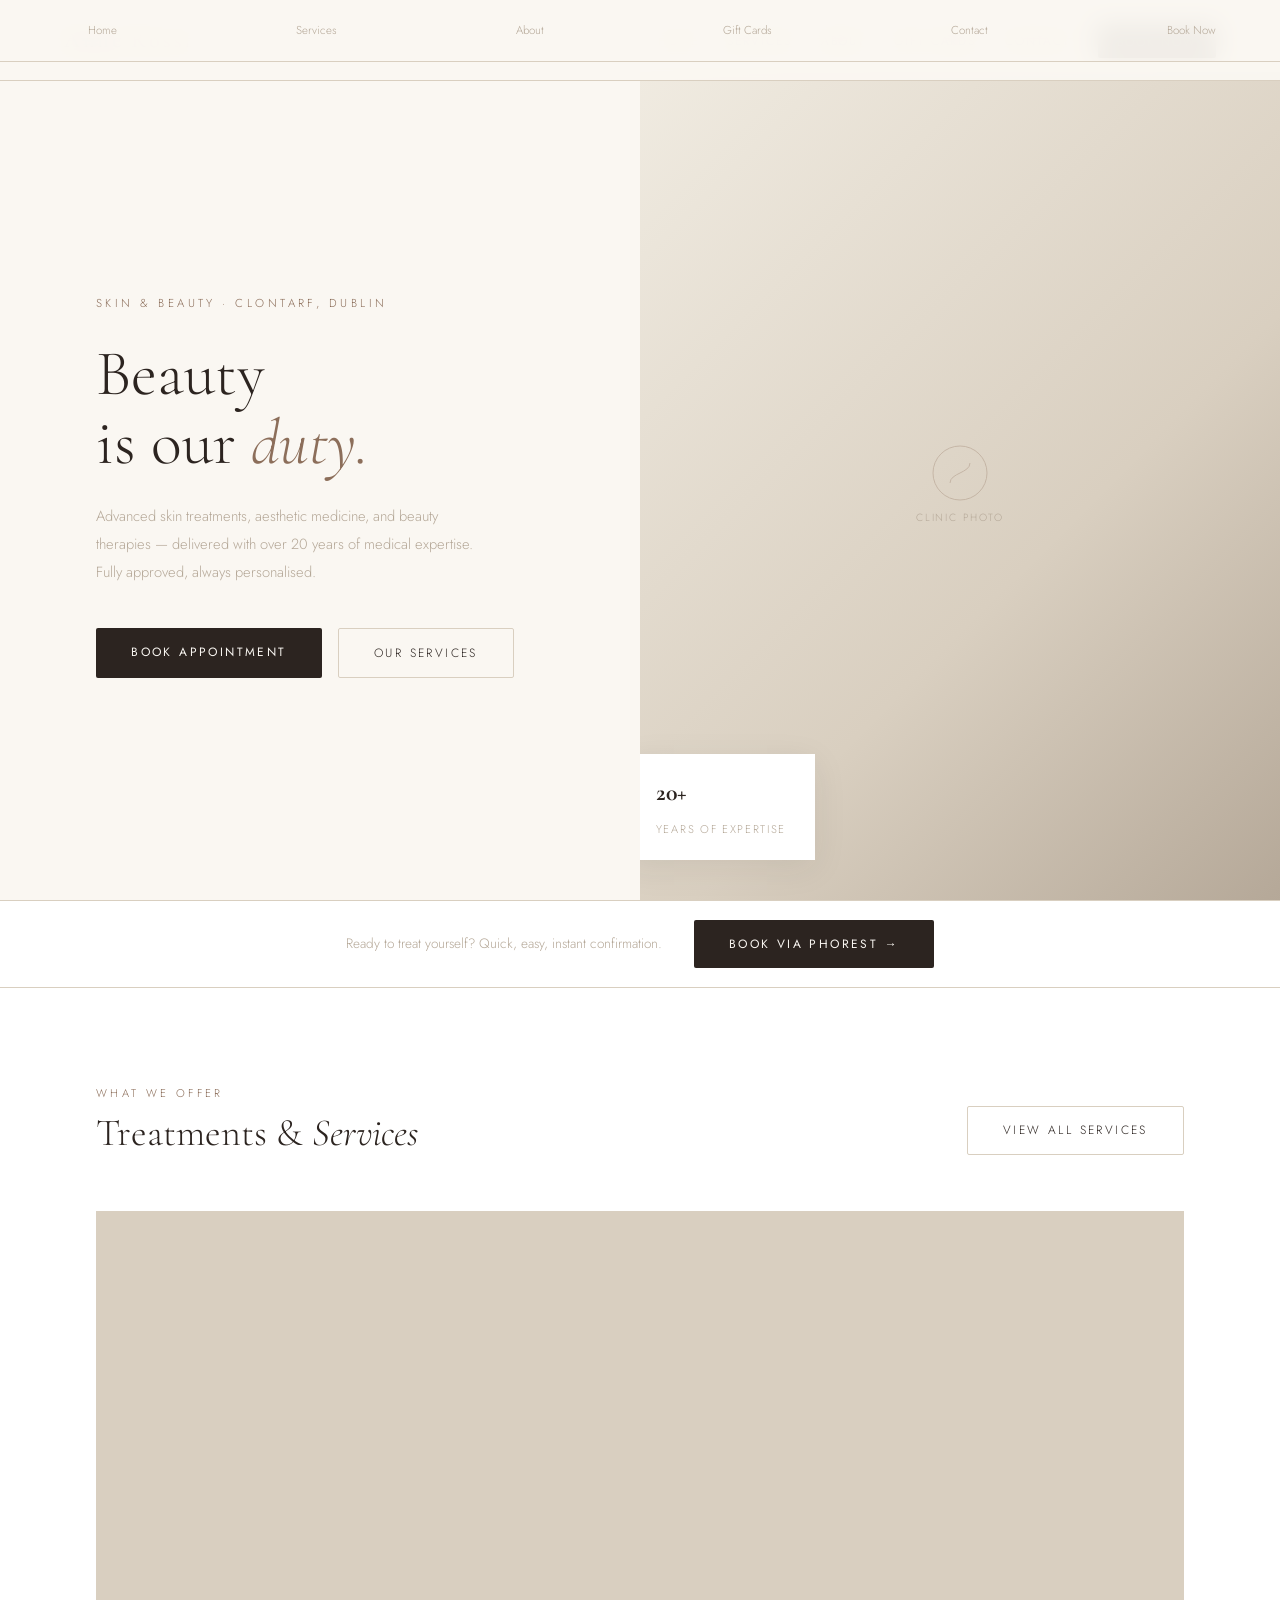
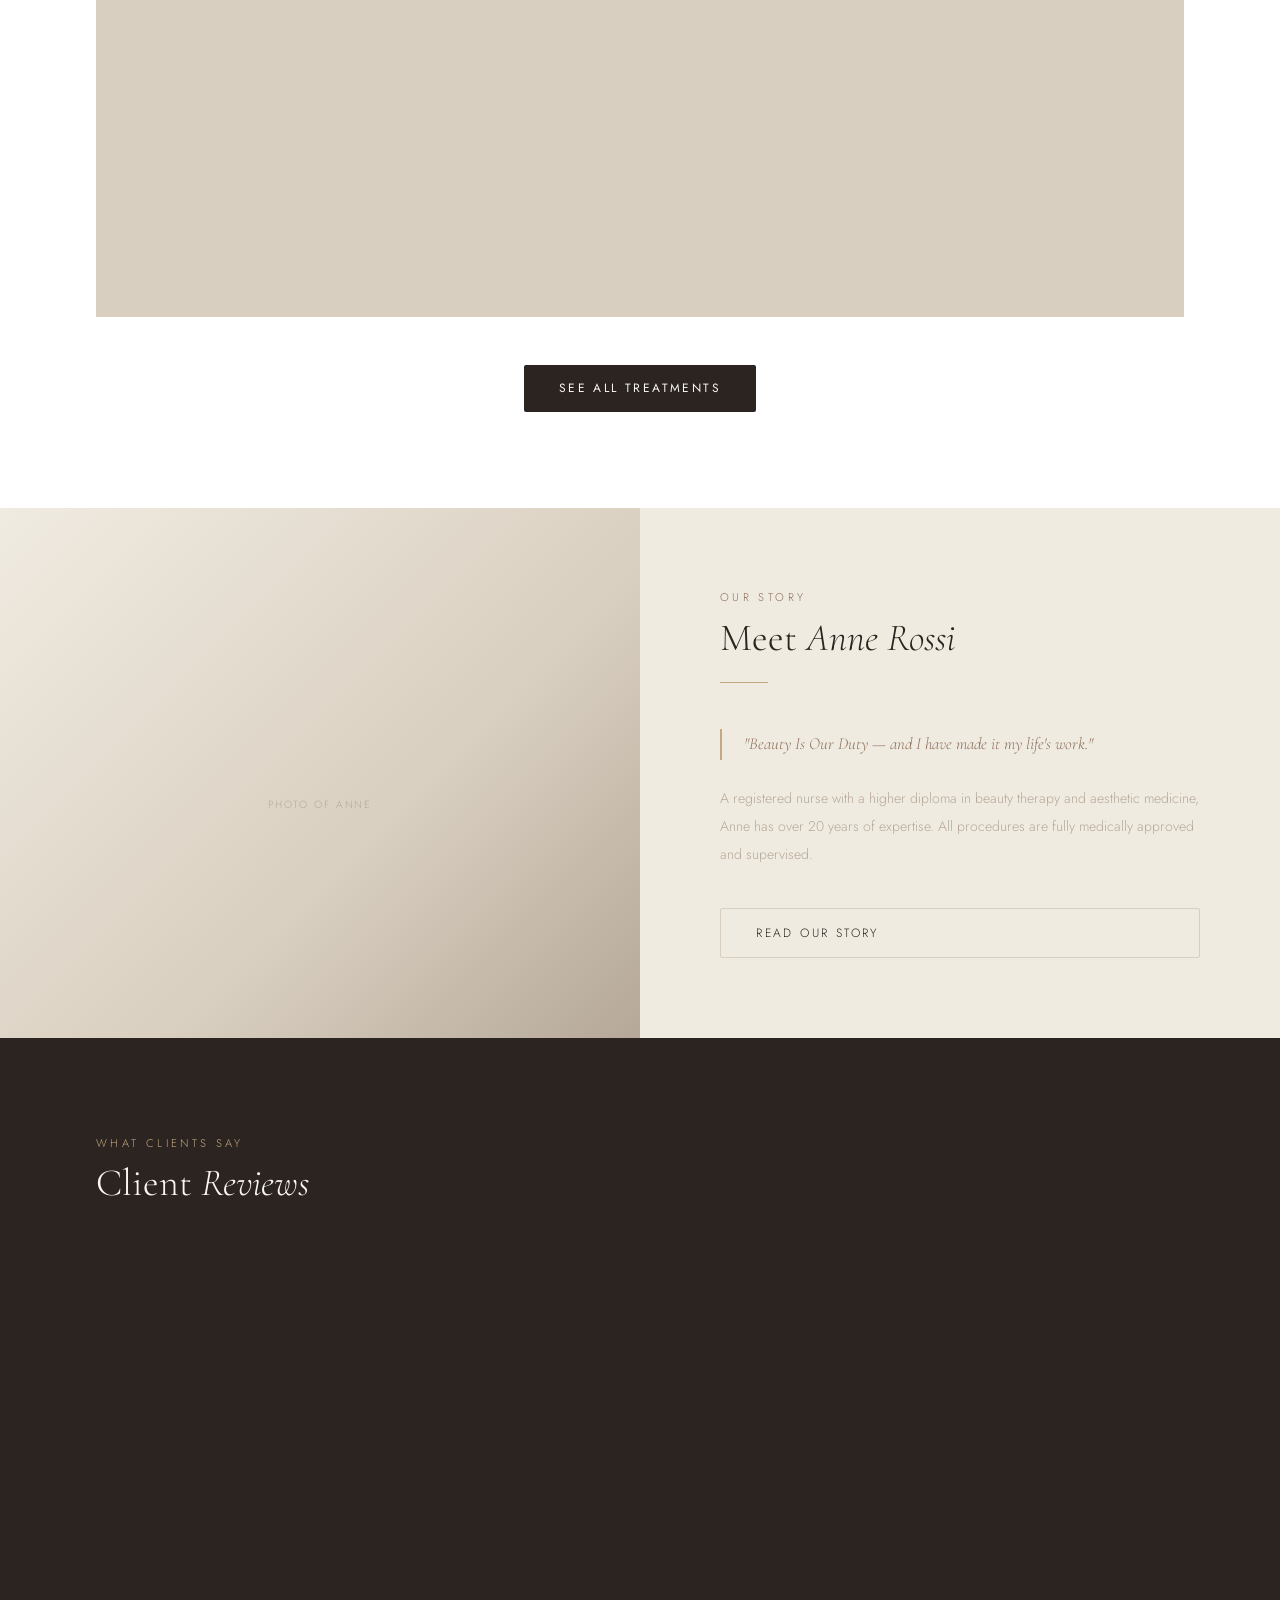
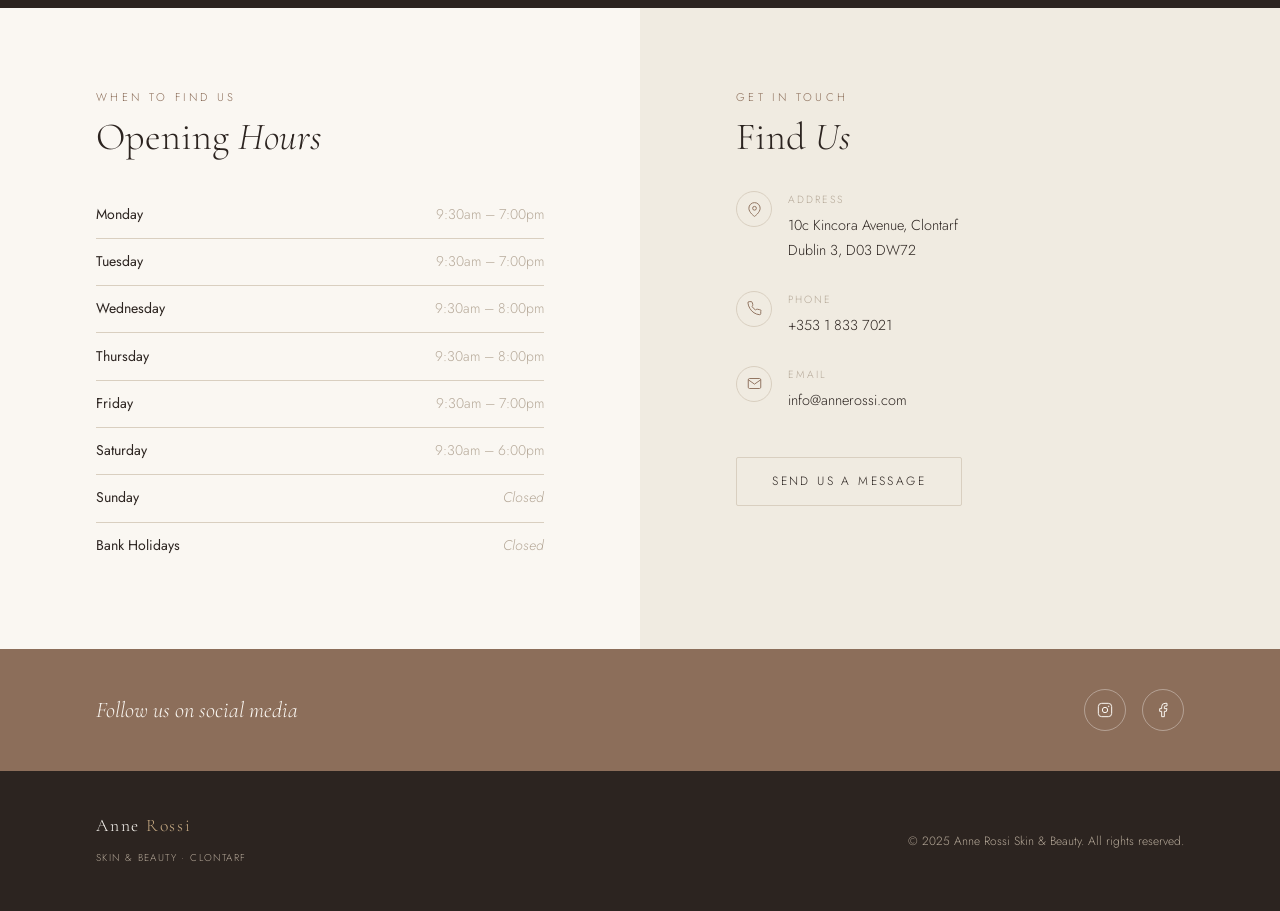
==== index.html @ 87aadd2c "Add files via upload" ====
<!DOCTYPE html>
<html lang="en">
<head>
  <meta charset="UTF-8" /><meta name="viewport" content="width=device-width,initial-scale=1.0" />
  <title>Anne Rossi Skin & Beauty – Clontarf, Dublin</title>
  <link rel="preconnect" href="https://fonts.googleapis.com" />
  <link rel="preconnect" href="https://fonts.gstatic.com" crossorigin />
  <link href="https://fonts.googleapis.com/css2?family=Cormorant+Garamond:ital,wght@0,300;0,400;0,500;1,300;1,400&family=Jost:wght@300;400;500&display=swap" rel="stylesheet" />
  <link rel="stylesheet" href="styles.css" />
  <style>
    /* HOME-SPECIFIC */
    .hero { min-height:100vh; display:grid; grid-template-columns:1fr 1fr; padding-top:72px; }
    .hero-left { display:flex; flex-direction:column; justify-content:center; padding:5rem 4rem 5rem 6rem; }
    .hero-eyebrow { font-size:.72rem; letter-spacing:.3em; text-transform:uppercase; color:var(--accent); margin-bottom:1.6rem; }
    .hero-title { font-family:var(--serif); font-size:clamp(3rem,5vw,5.5rem); font-weight:300; line-height:1.08; margin-bottom:1.6rem; }
    .hero-title em { font-style:italic; color:var(--accent); }
    .hero-sub { font-size:.92rem; color:var(--taupe); max-width:380px; margin-bottom:2.6rem; line-height:1.9; }
    .hero-actions { display:flex; gap:1rem; flex-wrap:wrap; }
    .hero-right { position:relative; overflow:hidden; }
    .hero-ph { width:100%; height:100%; min-height:600px; }
    .hero-badge { position:absolute; bottom:2.5rem; left:-1rem; background:var(--white); padding:1.2rem 1.8rem; border-left:3px solid var(--accent2); box-shadow:0 8px 32px rgba(44,36,32,.08); }
    .hero-badge strong { display:block; font-family:var(--serif); font-size:1.5rem; color:var(--dark); }
    .hero-badge span { font-size:.7rem; letter-spacing:.15em; text-transform:uppercase; color:var(--taupe); }

    .booking-strip { background:var(--white); border-top:1px solid var(--sand); border-bottom:1px solid var(--sand); padding:1.2rem 6rem; display:flex; align-items:center; justify-content:center; gap:2rem; flex-wrap:wrap; }
    .booking-strip p { font-size:.85rem; color:var(--taupe); }

    /* SERVICES PREVIEW */
    .services-preview { padding:6rem; background:var(--white); }
    .sp-header { display:flex; justify-content:space-between; align-items:flex-end; margin-bottom:3.5rem; flex-wrap:wrap; gap:1rem; }
    .services-grid { display:grid; grid-template-columns:repeat(auto-fill,minmax(260px,1fr)); gap:1.5px; background:var(--sand); }
    .svc-card { background:var(--white); padding:2.2rem 1.8rem; transition:background .2s; }
    .svc-card:hover { background:var(--cream); }
    .svc-cat { font-size:.65rem; letter-spacing:.22em; text-transform:uppercase; color:var(--accent2); margin-bottom:.5rem; }
    .svc-name { font-family:var(--serif); font-size:1.25rem; color:var(--dark); margin-bottom:.6rem; }
    .svc-desc { font-size:.83rem; color:var(--taupe); line-height:1.75; margin-bottom:1rem; }
    .svc-ph { width:100%; height:150px; border-radius:2px; }

    /* ABOUT STRIP */
    .about-strip { display:grid; grid-template-columns:1fr 1fr; }
    .about-img { min-height:480px; }
    .about-content { padding:5rem; display:flex; flex-direction:column; justify-content:center; background:var(--warm); }
    .about-quote { font-family:var(--serif); font-size:1.05rem; font-style:italic; color:var(--accent); border-left:2px solid var(--accent2); padding-left:1.4rem; margin:1.5rem 0; line-height:1.8; }
    .about-text { font-size:.88rem; color:var(--taupe); line-height:2; margin-bottom:1rem; }

    /* REVIEWS */
    .reviews-section { padding:6rem; background:var(--dark); }
    .reviews-section .section-label { color:var(--accent2); }
    .reviews-section .section-title { color:var(--cream); margin-top:.5rem; }
    .reviews-grid { display:grid; grid-template-columns:repeat(auto-fill,minmax(280px,1fr)); gap:1.5rem; margin-top:3rem; }
    .review-card { background:rgba(255,255,255,.04); border:1px solid rgba(255,255,255,.08); padding:2rem; border-radius:2px; transition:background .2s; }
    .review-card:hover { background:rgba(255,255,255,.07); }
    .stars { color:var(--accent2); margin-bottom:1rem; }
    .review-text { font-family:var(--serif); font-size:1rem; font-style:italic; color:rgba(250,247,242,.75); line-height:1.75; margin-bottom:1.5rem; }
    .reviewer-name { font-size:.85rem; color:var(--cream); }
    .reviewer-source { font-size:.7rem; color:var(--taupe); letter-spacing:.08em; }

    /* CONTACT STRIP */
    .contact-strip { display:grid; grid-template-columns:1fr 1fr; }
    .hours-panel { padding:5rem 6rem; background:var(--cream); }
    .info-panel { padding:5rem 6rem; background:var(--warm); }
    .hours-row { display:flex; justify-content:space-between; padding:.7rem 0; border-bottom:1px solid var(--sand); font-size:.88rem; }
    .hours-row:last-child { border:none; }
    .h-day { color:var(--dark); font-weight:400; }
    .h-time { color:var(--taupe); }
    .h-closed { color:var(--taupe); font-style:italic; }
    .info-item { display:flex; gap:1rem; align-items:flex-start; margin-bottom:1.8rem; }
    .info-icon { width:36px; height:36px; flex-shrink:0; border:1px solid var(--sand); border-radius:50%; display:flex; align-items:center; justify-content:center; color:var(--accent); }
    .info-label { font-size:.65rem; letter-spacing:.2em; text-transform:uppercase; color:var(--taupe); margin-bottom:.25rem; }
    .info-value { font-size:.9rem; color:var(--dark); }
    .info-value a { color:var(--dark); text-decoration:none; }
    .info-value a:hover { color:var(--accent); }

    @media(max-width:960px){
      .hero { grid-template-columns:1fr; }
      .hero-left { padding:4rem 1.5rem 3rem; }
      .hero-ph { min-height:55vw; }
      .services-preview { padding:4rem 1.5rem; }
      .about-strip { grid-template-columns:1fr; }
      .about-img { min-height:60vw; }
      .about-content { padding:3rem 1.5rem; }
      .reviews-section { padding:4rem 1.5rem; }
      .contact-strip { grid-template-columns:1fr; }
      .hours-panel,.info-panel { padding:3rem 1.5rem; }
      .booking-strip { padding:1.2rem 1.5rem; flex-direction:column; text-align:center; }
    }
  </style>
</head>
<body>

<!-- HERO -->
<section class="hero" id="home">
  <div class="hero-left">
    <p class="hero-eyebrow fu">Skin & Beauty · Clontarf, Dublin</p>
    <h1 class="hero-title fu2">Beauty<br>is our <em>duty.</em></h1>
    <p class="hero-sub fu3">Advanced skin treatments, aesthetic medicine, and beauty therapies — delivered with over 20 years of medical expertise. Fully approved, always personalised.</p>
    <div class="hero-actions fu3">
      <a href="https://phorest.com/book/salons/annerossi" target="_blank" class="btn-primary">Book Appointment</a>
      <a href="services.html" class="btn-ghost">Our Services</a>
    </div>
  </div>
  <div class="hero-right">
    <div class="img-ph hero-ph">
      <svg width="56" height="56" viewBox="0 0 56 56" fill="none"><circle cx="28" cy="28" r="27" stroke="#8c6e5a" stroke-width="1"/><path d="M18 38 C18 28 38 28 38 18" stroke="#8c6e5a" stroke-width="1" fill="none"/></svg>
      <span>Clinic photo</span>
    </div>
    <div class="hero-badge">
      <strong>20+</strong>
      <span>Years of expertise</span>
    </div>
  </div>
</section>

<!-- BOOKING STRIP -->
<div class="booking-strip">
  <p>Ready to treat yourself? Quick, easy, instant confirmation.</p>
  <a href="https://phorest.com/book/salons/annerossi" target="_blank" class="btn-primary">Book via Phorest →</a>
</div>

<!-- SERVICES PREVIEW -->
<section class="services-preview">
  <div class="sp-header">
    <div>
      <span class="section-label">What we offer</span>
      <h2 class="section-title" style="margin-top:.5rem">Treatments &amp; <em>Services</em></h2>
    </div>
    <a href="services.html" class="btn-ghost">View all services</a>
  </div>
  <div class="services-grid">
    <div class="svc-card reveal">
      <p class="svc-cat">Advanced · Laser</p>
      <h3 class="svc-name">Fraxel Laser</h3>
      <p class="svc-desc">Collagen-stimulating laser resurfacing for wrinkles, scarring and uneven tone.</p>
      <div class="img-ph svc-ph"><span>Photo</span></div>
    </div>
    <div class="svc-card reveal">
      <p class="svc-cat">Advanced · Skin</p>
      <h3 class="svc-name">Microneedling</h3>
      <p class="svc-desc">Boost collagen and improve texture, fine lines and scarring naturally.</p>
      <div class="img-ph svc-ph"><span>Photo</span></div>
    </div>
    <div class="svc-card reveal">
      <p class="svc-cat">Advanced · Hair Removal</p>
      <h3 class="svc-name">Laser Hair Removal</h3>
      <p class="svc-desc">Permanent reduction using the latest technology, safe for all skin types.</p>
      <div class="img-ph svc-ph"><span>Photo</span></div>
    </div>
    <div class="svc-card reveal">
      <p class="svc-cat">Beauty · Nails</p>
      <h3 class="svc-name">Manicures & Pedicures</h3>
      <p class="svc-desc">Gel, shellac and classic nail treatments — hands and feet at their best.</p>
      <div class="img-ph svc-ph"><span>Photo</span></div>
    </div>
    <div class="svc-card reveal">
      <p class="svc-cat">Beauty · Eyes & Brows</p>
      <h3 class="svc-name">Brow Tint & Shaping</h3>
      <p class="svc-desc">Perfectly shaped and tinted brows tailored to your features.</p>
      <div class="img-ph svc-ph"><span>Photo</span></div>
    </div>
    <div class="svc-card reveal">
      <p class="svc-cat">Beauty · Body</p>
      <h3 class="svc-name">Waxing</h3>
      <p class="svc-desc">Professional face and body waxing — smooth, long-lasting results.</p>
      <div class="img-ph svc-ph"><span>Photo</span></div>
    </div>
  </div>
  <div style="text-align:center;margin-top:3rem">
    <a href="services.html" class="btn-primary">See all treatments</a>
  </div>
</section>

<!-- ABOUT STRIP -->
<section class="about-strip">
  <div class="img-ph about-img">
    <svg width="56" height="56" viewBox="0 0 56 56" fill="none"><circle cx="28" cy="28" r="27" stroke="#8c6e5a" stroke-width="1"/><circle cx="28" cy="20" r="8" stroke="#8c6e5a" stroke-width="1"/><path d="M10 52C10 40.95 18.06 32 28 32s18 8.95 18 20" stroke="#8c6e5a" stroke-width="1"/></svg>
    <span>Photo of Anne</span>
  </div>
  <div class="about-content">
    <span class="section-label">Our story</span>
    <h2 class="section-title" style="margin-top:.5rem">Meet <em>Anne Rossi</em></h2>
    <div class="divider"></div>
    <blockquote class="about-quote">"Beauty Is Our Duty — and I have made it my life's work."</blockquote>
    <p class="about-text">A registered nurse with a higher diploma in beauty therapy and aesthetic medicine, Anne has over 20 years of expertise. All procedures are fully medically approved and supervised.</p>
    <a href="about.html" class="btn-ghost" style="margin-top:1.5rem">Read our story</a>
  </div>
</section>

<!-- REVIEWS -->
<section class="reviews-section">
  <span class="section-label">What clients say</span>
  <h2 class="section-title">Client <em>Reviews</em></h2>
  <div class="reviews-grid">
    <div class="review-card reveal">
      <div class="stars">★★★★★</div>
      <p class="review-text">"Placeholder — add a real client review here. Highly professional, warm atmosphere and outstanding results."</p>
      <p class="reviewer-name">Client Name</p>
      <p class="reviewer-source">Google Review</p>
    </div>
    <div class="review-card reveal">
      <div class="stars">★★★★★</div>
      <p class="review-text">"Placeholder — add a real client review here. I wouldn't go anywhere else. Anne and her team are simply the best."</p>
      <p class="reviewer-name">Client Name</p>
      <p class="reviewer-source">Google Review</p>
    </div>
    <div class="review-card reveal">
      <div class="stars">★★★★★</div>
      <p class="review-text">"Placeholder — add a real client review here. The results speak for themselves. Medically approved and always personalised."</p>
      <p class="reviewer-name">Client Name</p>
      <p class="reviewer-source">Phorest Review</p>
    </div>
  </div>
</section>

<!-- HOURS & CONTACT STRIP -->
<div class="contact-strip">
  <div class="hours-panel">
    <span class="section-label">When to find us</span>
    <h2 class="section-title" style="margin-top:.5rem">Opening <em>Hours</em></h2>
    <div style="margin-top:2rem">
      <div class="hours-row"><span class="h-day">Monday</span><span class="h-time">9:30am – 7:00pm</span></div>
      <div class="hours-row"><span class="h-day">Tuesday</span><span class="h-time">9:30am – 7:00pm</span></div>
      <div class="hours-row"><span class="h-day">Wednesday</span><span class="h-time">9:30am – 8:00pm</span></div>
      <div class="hours-row"><span class="h-day">Thursday</span><span class="h-time">9:30am – 8:00pm</span></div>
      <div class="hours-row"><span class="h-day">Friday</span><span class="h-time">9:30am – 7:00pm</span></div>
      <div class="hours-row"><span class="h-day">Saturday</span><span class="h-time">9:30am – 6:00pm</span></div>
      <div class="hours-row"><span class="h-day">Sunday</span><span class="h-closed">Closed</span></div>
      <div class="hours-row"><span class="h-day">Bank Holidays</span><span class="h-closed">Closed</span></div>
    </div>
  </div>
  <div class="info-panel">
    <span class="section-label">Get in touch</span>
    <h2 class="section-title" style="margin-top:.5rem">Find <em>Us</em></h2>
    <div style="margin-top:2rem">
      <div class="info-item">
        <div class="info-icon"><svg width="15" height="15" viewBox="0 0 24 24" fill="none" stroke="currentColor" stroke-width="1.5"><path d="M21 10c0 7-9 13-9 13s-9-6-9-13a9 9 0 0 1 18 0z"/><circle cx="12" cy="10" r="3"/></svg></div>
        <div><p class="info-label">Address</p><p class="info-value">10c Kincora Avenue, Clontarf<br>Dublin 3, D03 DW72</p></div>
      </div>
      <div class="info-item">
        <div class="info-icon"><svg width="15" height="15" viewBox="0 0 24 24" fill="none" stroke="currentColor" stroke-width="1.5"><path d="M22 16.92v3a2 2 0 0 1-2.18 2 19.79 19.79 0 0 1-8.63-3.07A19.5 19.5 0 0 1 4.69 12 19.79 19.79 0 0 1 1.58 3.41 2 2 0 0 1 3.54 1h3a2 2 0 0 1 2 1.72c.127.96.361 1.903.7 2.81a2 2 0 0 1-.45 2.11L7.91 8.49a16 16 0 0 0 6 6l.87-.87a2 2 0 0 1 2.11-.45c.907.339 1.85.573 2.81.7A2 2 0 0 1 22 16.92z"/></svg></div>
        <div><p class="info-label">Phone</p><p class="info-value"><a href="tel:+35318337021">+353 1 833 7021</a></p></div>
      </div>
      <div class="info-item">
        <div class="info-icon"><svg width="15" height="15" viewBox="0 0 24 24" fill="none" stroke="currentColor" stroke-width="1.5"><path d="M4 4h16c1.1 0 2 .9 2 2v12c0 1.1-.9 2-2 2H4c-1.1 0-2-.9-2-2V6c0-1.1.9-2 2-2z"/><polyline points="22,6 12,13 2,6"/></svg></div>
        <div><p class="info-label">Email</p><p class="info-value"><a href="mailto:info@annerossi.com">info@annerossi.com</a></p></div>
      </div>
    </div>
    <a href="contact.html" class="btn-ghost" style="margin-top:1rem">Send us a message</a>
  </div>
</div>

<script src="shared.js"></script>
</body>
</html>
---- styles.css ----
/* ── RESET & BASE ────────────────────────────────────── */
*, *::before, *::after { box-sizing: border-box; margin: 0; padding: 0; }
:root {
  --cream:#faf7f2; --warm:#f0ebe1; --sand:#d9cfc0; --taupe:#b5a898;
  --dark:#2c2420; --accent:#8c6e5a; --accent2:#c4a882; --white:#ffffff;
  --serif:'Cormorant Garamond',Georgia,serif; --sans:'Jost',sans-serif;
}
html { scroll-behavior: smooth; }
body { background:var(--cream); color:var(--dark); font-family:var(--sans); font-weight:300; line-height:1.7; overflow-x:hidden; }

/* NAV */
nav { position:fixed; top:0; left:0; right:0; z-index:100; display:flex; align-items:center; justify-content:space-between; padding:1.3rem 4rem; background:rgba(250,247,242,.95); backdrop-filter:blur(12px); border-bottom:1px solid var(--sand); }
.nav-logo { font-family:var(--serif); font-size:1.4rem; font-weight:400; letter-spacing:.12em; color:var(--dark); text-decoration:none; }
.nav-logo span { color:var(--accent); }
.nav-links { display:flex; gap:1.8rem; list-style:none; align-items:center; }
.nav-links a { font-size:.75rem; letter-spacing:.16em; text-transform:uppercase; color:var(--dark); text-decoration:none; transition:color .2s; }
.nav-links a:hover,.nav-links a.active { color:var(--accent); }
.nav-book { background:var(--dark)!important; color:var(--cream)!important; padding:.48rem 1.2rem; border-radius:2px; }
.nav-book:hover { background:var(--accent)!important; }
.hamburger { display:none; flex-direction:column; gap:5px; cursor:pointer; background:none; border:none; padding:4px; }
.hamburger span { display:block; width:24px; height:1.5px; background:var(--dark); }

/* PAGE HERO */
.page-hero { padding:9rem 6rem 5rem; background:var(--warm); border-bottom:1px solid var(--sand); }
.page-hero h1 { font-family:var(--serif); font-size:clamp(2.5rem,5vw,4.5rem); font-weight:300; line-height:1.08; color:var(--dark); margin-top:.6rem; }
.page-hero h1 em { font-style:italic; color:var(--accent); }
.page-hero .hero-sub { margin-top:1.2rem; font-size:.92rem; color:var(--taupe); max-width:520px; line-height:1.9; }

/* HELPERS */
.section-label { font-size:.7rem; letter-spacing:.3em; text-transform:uppercase; color:var(--accent); display:block; }
.section-title { font-family:var(--serif); font-size:clamp(1.8rem,3vw,2.8rem); font-weight:300; line-height:1.15; color:var(--dark); }
.section-title em { font-style:italic; }
.divider { width:48px; height:1px; background:var(--accent2); margin:1.4rem 0; }
.btn-primary { display:inline-block; background:var(--dark); color:var(--cream); padding:.85rem 2.2rem; font-family:var(--sans); font-size:.75rem; letter-spacing:.2em; text-transform:uppercase; text-decoration:none; border-radius:2px; transition:background .25s; border:none; cursor:pointer; font-weight:400; }
.btn-primary:hover { background:var(--accent); }
.btn-ghost { display:inline-block; color:var(--dark); padding:.85rem 2.2rem; font-family:var(--sans); font-size:.75rem; letter-spacing:.2em; text-transform:uppercase; text-decoration:none; border:1px solid var(--sand); border-radius:2px; transition:border-color .25s,color .25s; background:none; cursor:pointer; }
.btn-ghost:hover { border-color:var(--accent); color:var(--accent); }

/* SOCIAL BAR */
.social-bar { background:var(--accent); padding:2.5rem 6rem; display:flex; align-items:center; justify-content:space-between; flex-wrap:wrap; gap:1.5rem; }
.social-bar p { font-family:var(--serif); font-size:1.4rem; font-style:italic; color:var(--cream); }
.social-links { display:flex; gap:1rem; }
.social-link { display:flex; align-items:center; justify-content:center; width:42px; height:42px; border:1px solid rgba(255,255,255,.35); border-radius:50%; color:var(--cream); text-decoration:none; transition:background .2s; }
.social-link:hover { background:rgba(255,255,255,.15); }
.social-link svg { width:16px; height:16px; }

/* FOOTER */
footer { background:var(--dark); padding:2.5rem 6rem; display:flex; align-items:center; justify-content:space-between; flex-wrap:wrap; gap:1rem; }
.footer-logo { font-family:var(--serif); font-size:1.1rem; color:var(--cream); letter-spacing:.1em; }
.footer-logo span { color:var(--accent2); }
footer p { font-size:.75rem; color:var(--taupe); }
.footer-nav a { font-size:.72rem; color:var(--taupe); text-decoration:none; margin-left:1.5rem; }
.footer-nav a:hover { color:var(--cream); }

/* IMG PLACEHOLDER */
.img-ph { background:linear-gradient(135deg,var(--warm),var(--sand) 60%,var(--taupe)); display:flex; flex-direction:column; align-items:center; justify-content:center; gap:.5rem; }
.img-ph span { font-size:.65rem; letter-spacing:.18em; text-transform:uppercase; color:var(--taupe); }
.img-ph svg { opacity:.3; }

/* ANIMATIONS */
@keyframes fadeUp { from{opacity:0;transform:translateY(22px)} to{opacity:1;transform:translateY(0)} }
.fu  { animation:fadeUp .6s ease both; }
.fu2 { animation:fadeUp .6s .15s ease both; }
.fu3 { animation:fadeUp .6s .28s ease both; }

/* RESPONSIVE */
@media(max-width:960px){
  nav { padding:1.1rem 1.5rem; }
  .nav-links { display:none; flex-direction:column; position:fixed; top:62px; left:0; right:0; background:var(--cream); padding:1.5rem; border-bottom:1px solid var(--sand); gap:1.2rem; box-shadow:0 8px 24px rgba(0,0,0,.06); }
  .nav-links.open { display:flex; }
  .hamburger { display:flex; }
  .page-hero { padding:7rem 1.5rem 4rem; }
  .social-bar,.footer { padding:2rem 1.5rem; }
  .footer { flex-direction:column; text-align:center; }
  .footer-nav { display:flex; flex-wrap:wrap; justify-content:center; gap:.5rem; }
  .footer-nav a { margin-left:0; }
}
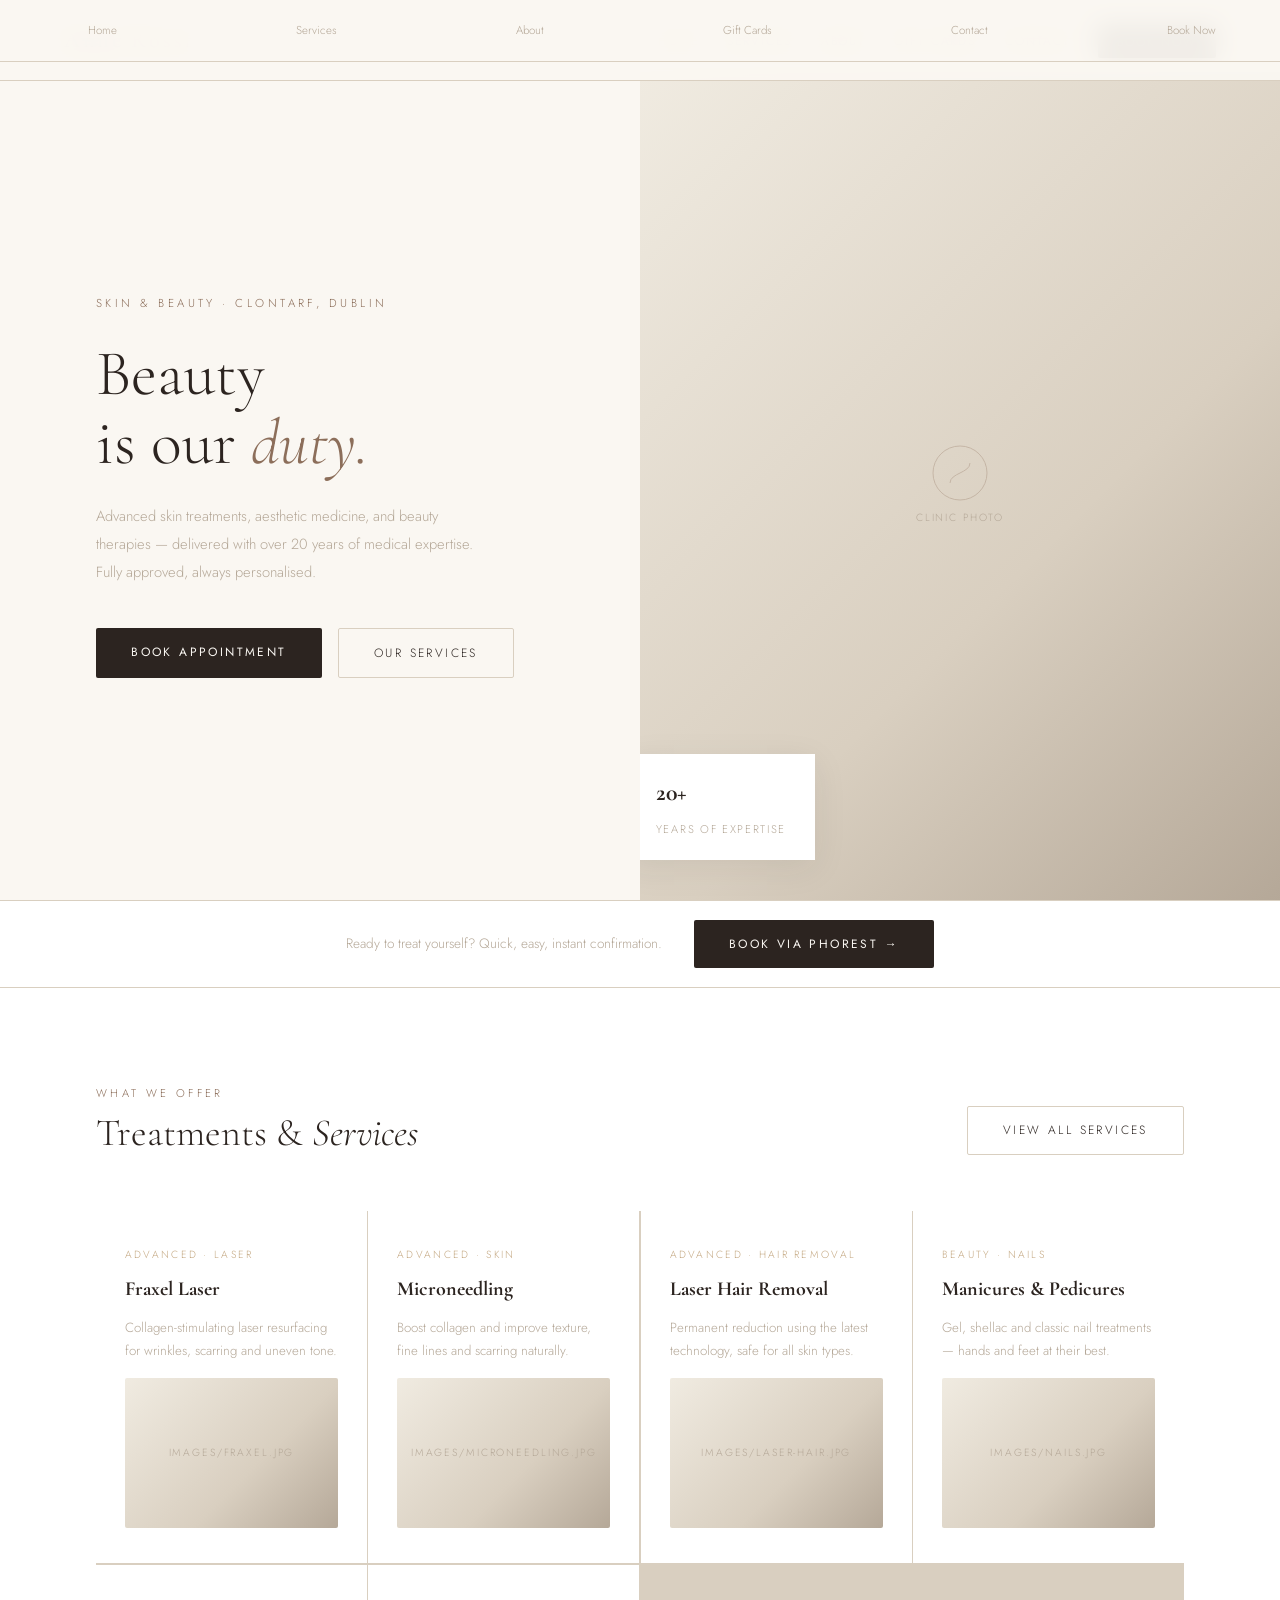
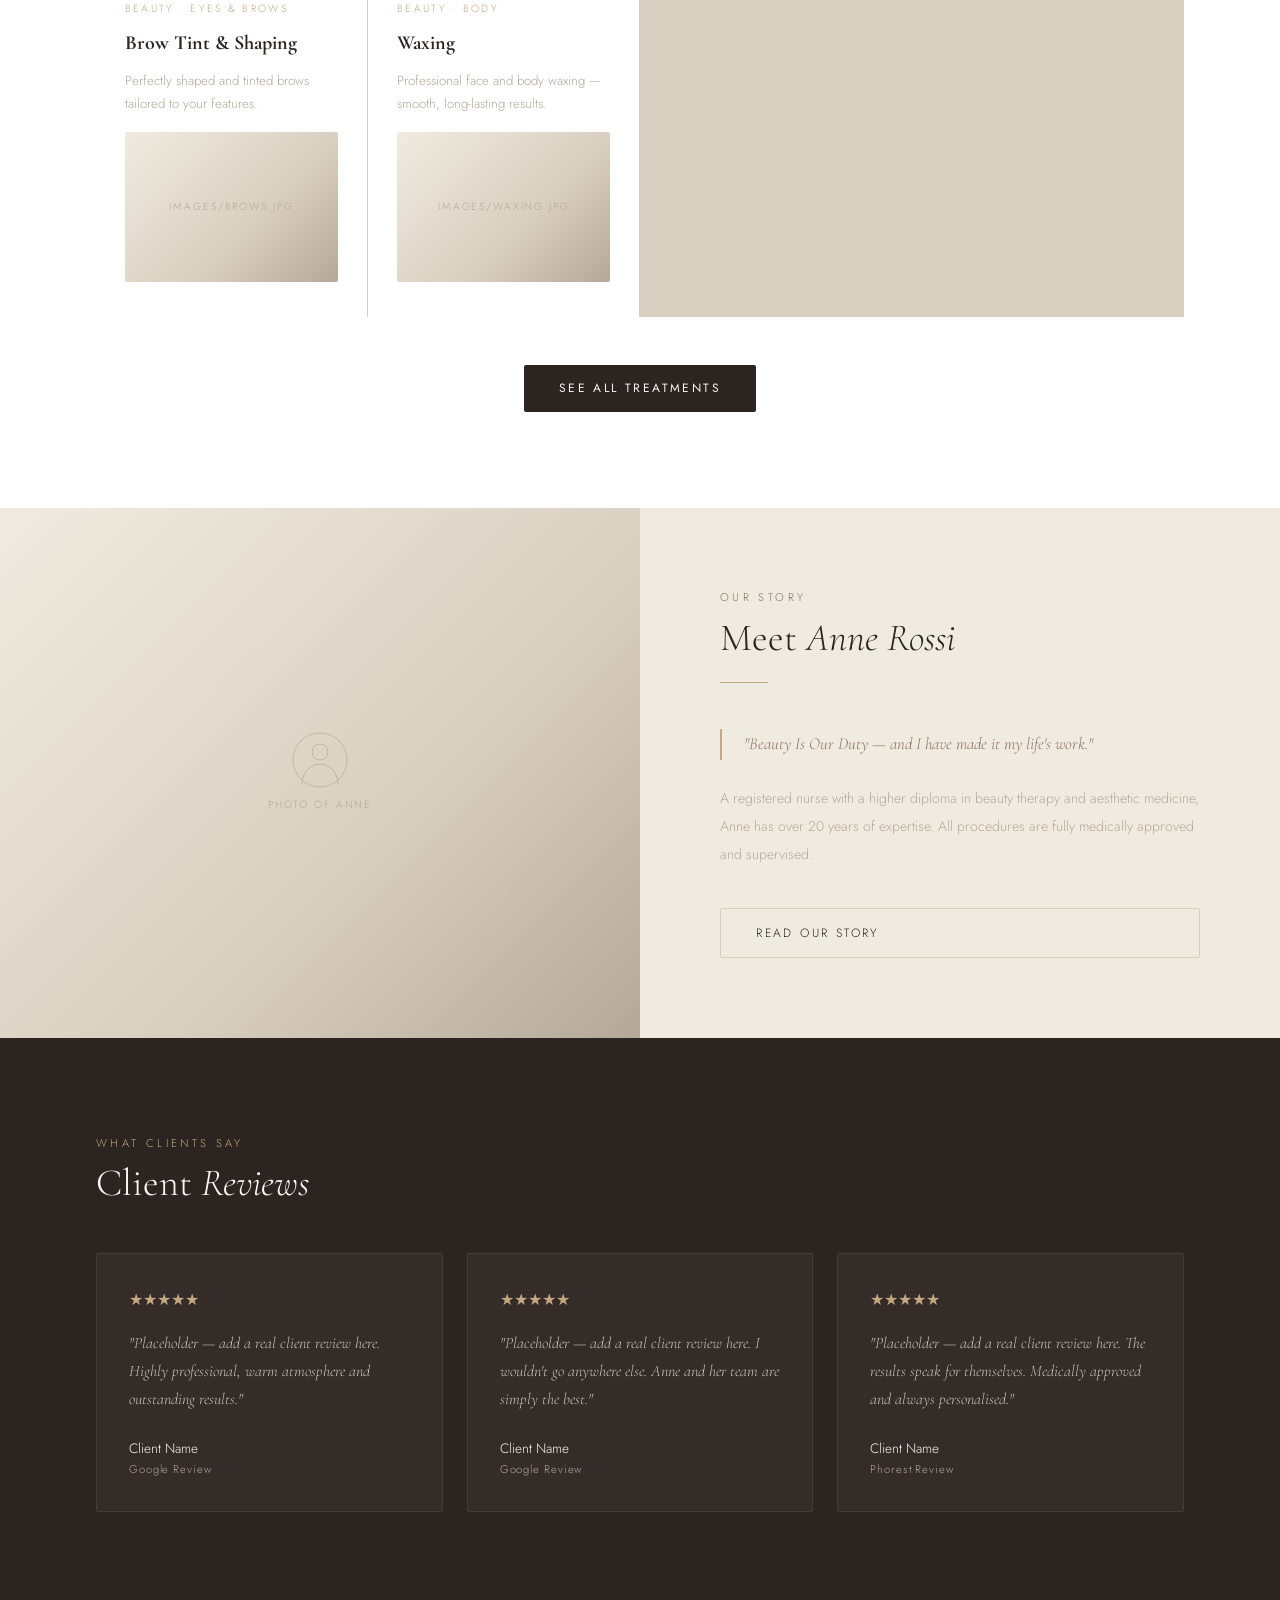
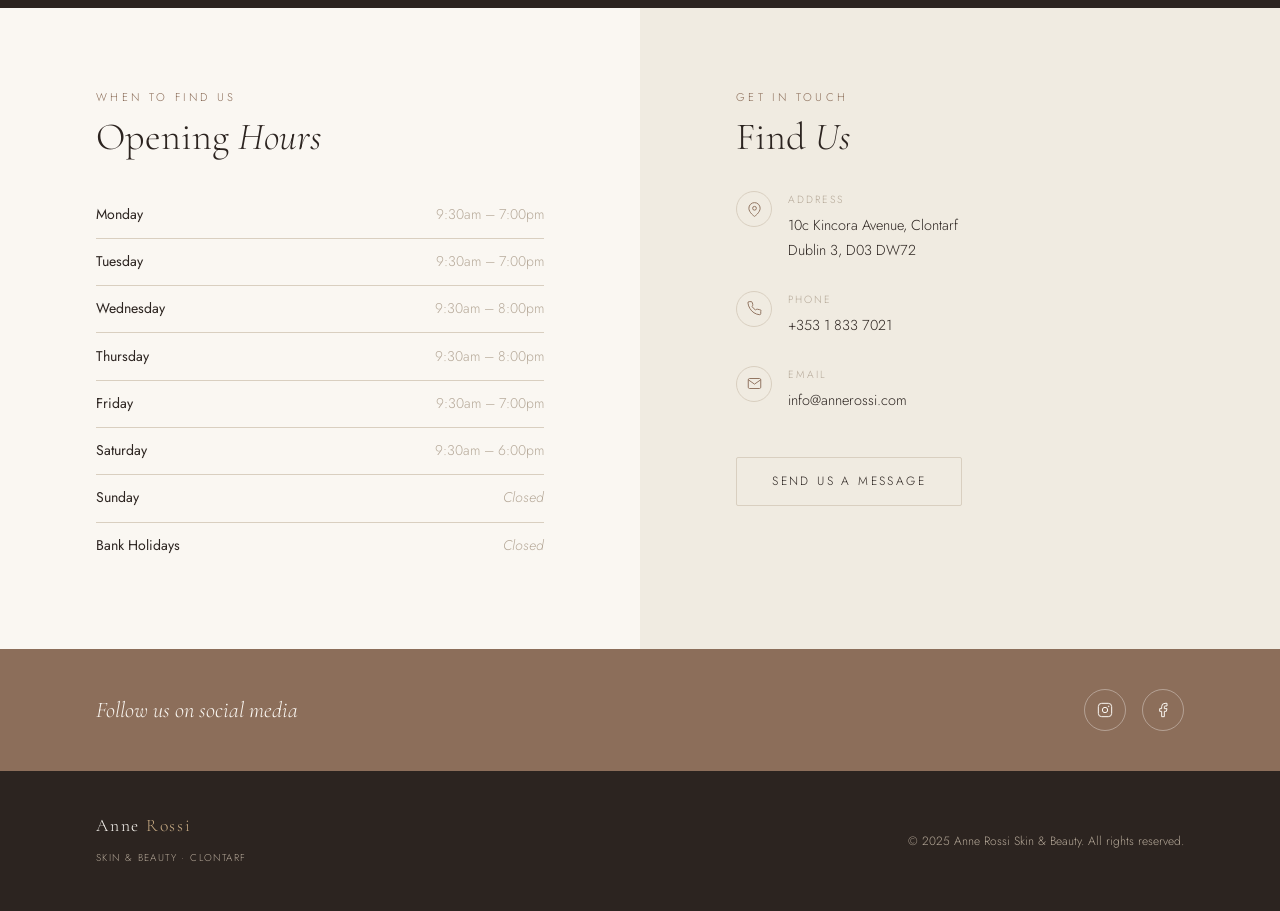
==== commit 7f86eb46: "Add files via upload" ====
--- a/index.html
+++ b/index.html
@@ -100,7 +100,7 @@
     </div>
   </div>
   <div class="hero-right">
-    <div class="img-ph hero-ph">
+    <div class="img-ph hero-ph" data-img="hero.jpg" data-alt="Anne Rossi Clinic">
       <svg width="56" height="56" viewBox="0 0 56 56" fill="none"><circle cx="28" cy="28" r="27" stroke="#8c6e5a" stroke-width="1"/><path d="M18 38 C18 28 38 28 38 18" stroke="#8c6e5a" stroke-width="1" fill="none"/></svg>
       <span>Clinic photo</span>
     </div>
@@ -131,37 +131,37 @@
       <p class="svc-cat">Advanced · Laser</p>
       <h3 class="svc-name">Fraxel Laser</h3>
       <p class="svc-desc">Collagen-stimulating laser resurfacing for wrinkles, scarring and uneven tone.</p>
-      <div class="img-ph svc-ph"><span>Photo</span></div>
+      <div class="img-ph svc-ph" data-img="fraxel.jpg" data-alt="Fraxel"><span>images/fraxel.jpg</span></div>
     </div>
     <div class="svc-card reveal">
       <p class="svc-cat">Advanced · Skin</p>
       <h3 class="svc-name">Microneedling</h3>
       <p class="svc-desc">Boost collagen and improve texture, fine lines and scarring naturally.</p>
-      <div class="img-ph svc-ph"><span>Photo</span></div>
+      <div class="img-ph svc-ph" data-img="microneedling.jpg" data-alt="Microneedling"><span>images/microneedling.jpg</span></div>
     </div>
     <div class="svc-card reveal">
       <p class="svc-cat">Advanced · Hair Removal</p>
       <h3 class="svc-name">Laser Hair Removal</h3>
       <p class="svc-desc">Permanent reduction using the latest technology, safe for all skin types.</p>
-      <div class="img-ph svc-ph"><span>Photo</span></div>
+      <div class="img-ph svc-ph" data-img="laser-hair.jpg" data-alt="Laser Hair"><span>images/laser-hair.jpg</span></div>
     </div>
     <div class="svc-card reveal">
       <p class="svc-cat">Beauty · Nails</p>
       <h3 class="svc-name">Manicures & Pedicures</h3>
       <p class="svc-desc">Gel, shellac and classic nail treatments — hands and feet at their best.</p>
-      <div class="img-ph svc-ph"><span>Photo</span></div>
+      <div class="img-ph svc-ph" data-img="nails.jpg" data-alt="Nails"><span>images/nails.jpg</span></div>
     </div>
     <div class="svc-card reveal">
       <p class="svc-cat">Beauty · Eyes & Brows</p>
       <h3 class="svc-name">Brow Tint & Shaping</h3>
       <p class="svc-desc">Perfectly shaped and tinted brows tailored to your features.</p>
-      <div class="img-ph svc-ph"><span>Photo</span></div>
+      <div class="img-ph svc-ph" data-img="brows.jpg" data-alt="Brows"><span>images/brows.jpg</span></div>
     </div>
     <div class="svc-card reveal">
       <p class="svc-cat">Beauty · Body</p>
       <h3 class="svc-name">Waxing</h3>
       <p class="svc-desc">Professional face and body waxing — smooth, long-lasting results.</p>
-      <div class="img-ph svc-ph"><span>Photo</span></div>
+      <div class="img-ph svc-ph" data-img="waxing.jpg" data-alt="Waxing"><span>images/waxing.jpg</span></div>
     </div>
   </div>
   <div style="text-align:center;margin-top:3rem">
@@ -171,7 +171,7 @@
 
 <!-- ABOUT STRIP -->
 <section class="about-strip">
-  <div class="img-ph about-img">
+  <div class="img-ph about-img" data-img="anne.jpg" data-alt="Anne Rossi" data-img="anne.jpg" data-alt="Anne Rossi">
     <svg width="56" height="56" viewBox="0 0 56 56" fill="none"><circle cx="28" cy="28" r="27" stroke="#8c6e5a" stroke-width="1"/><circle cx="28" cy="20" r="8" stroke="#8c6e5a" stroke-width="1"/><path d="M10 52C10 40.95 18.06 32 28 32s18 8.95 18 20" stroke="#8c6e5a" stroke-width="1"/></svg>
     <span>Photo of Anne</span>
   </div>
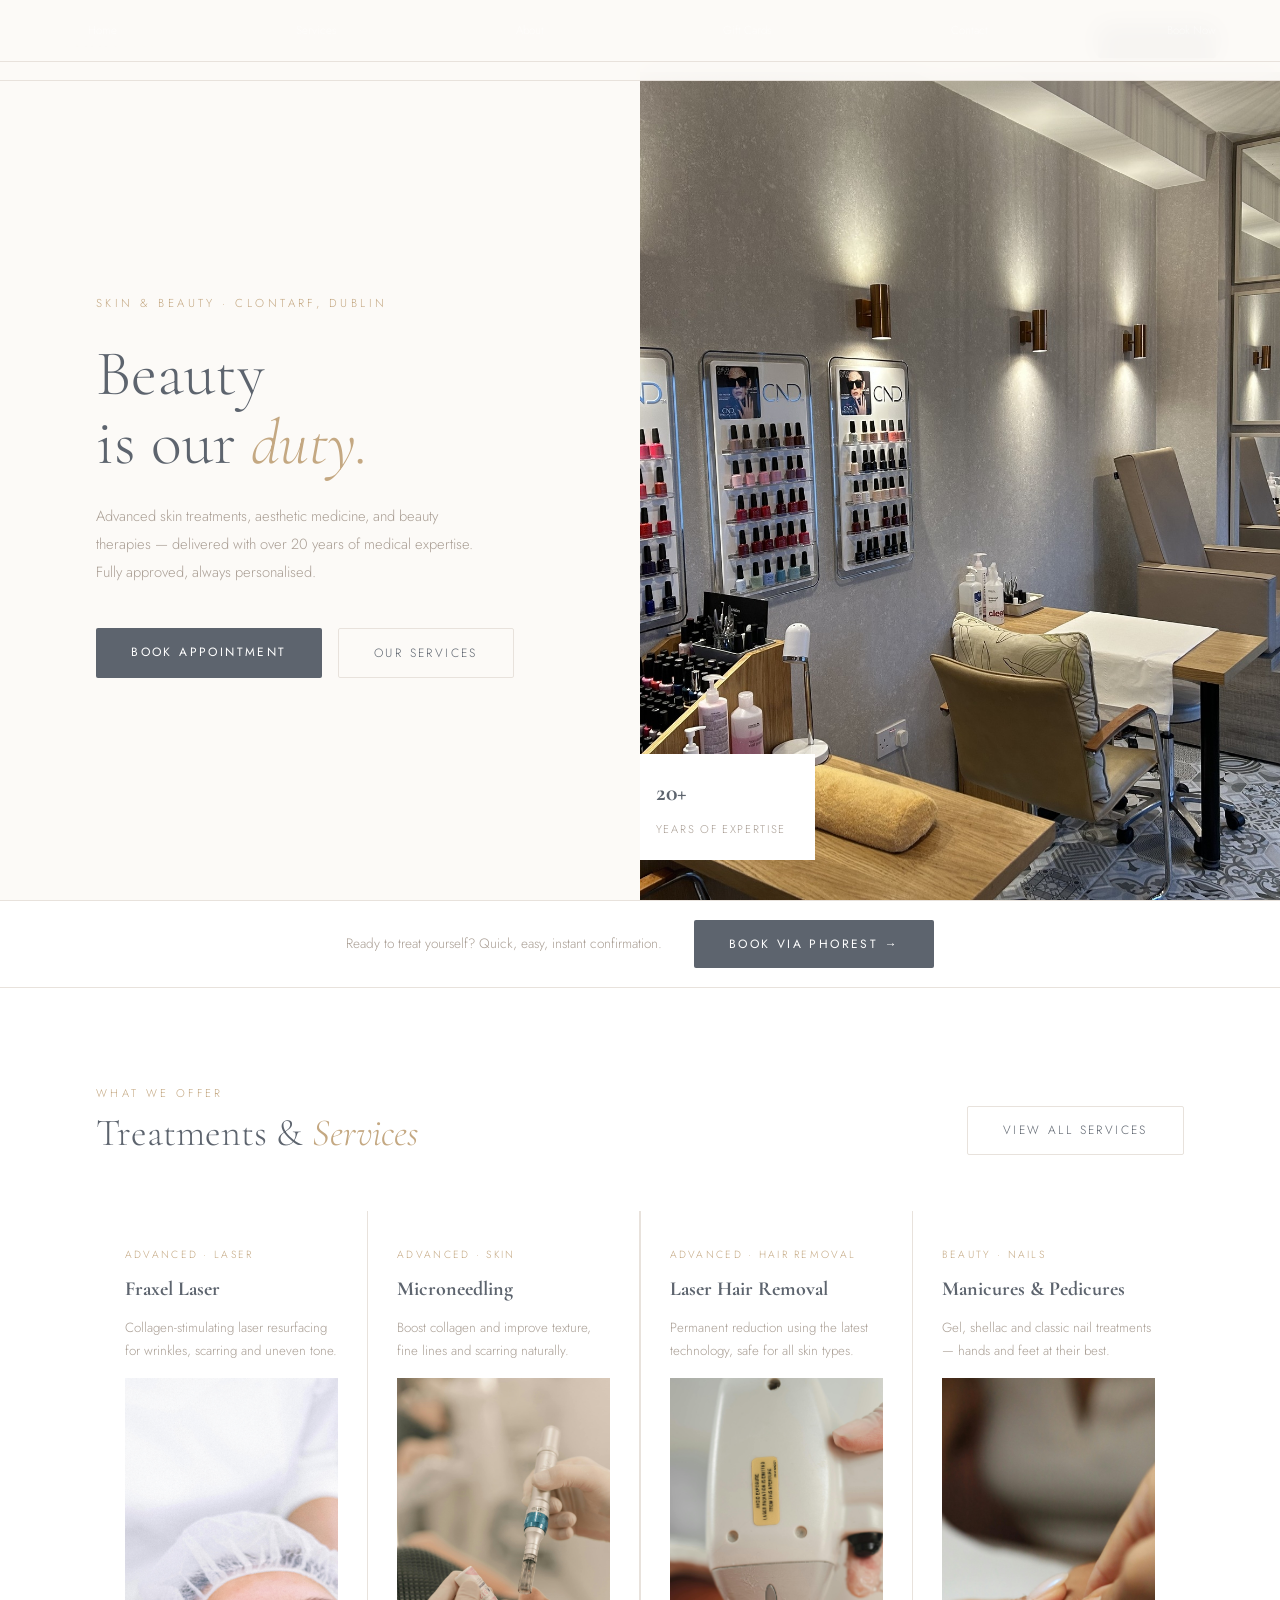
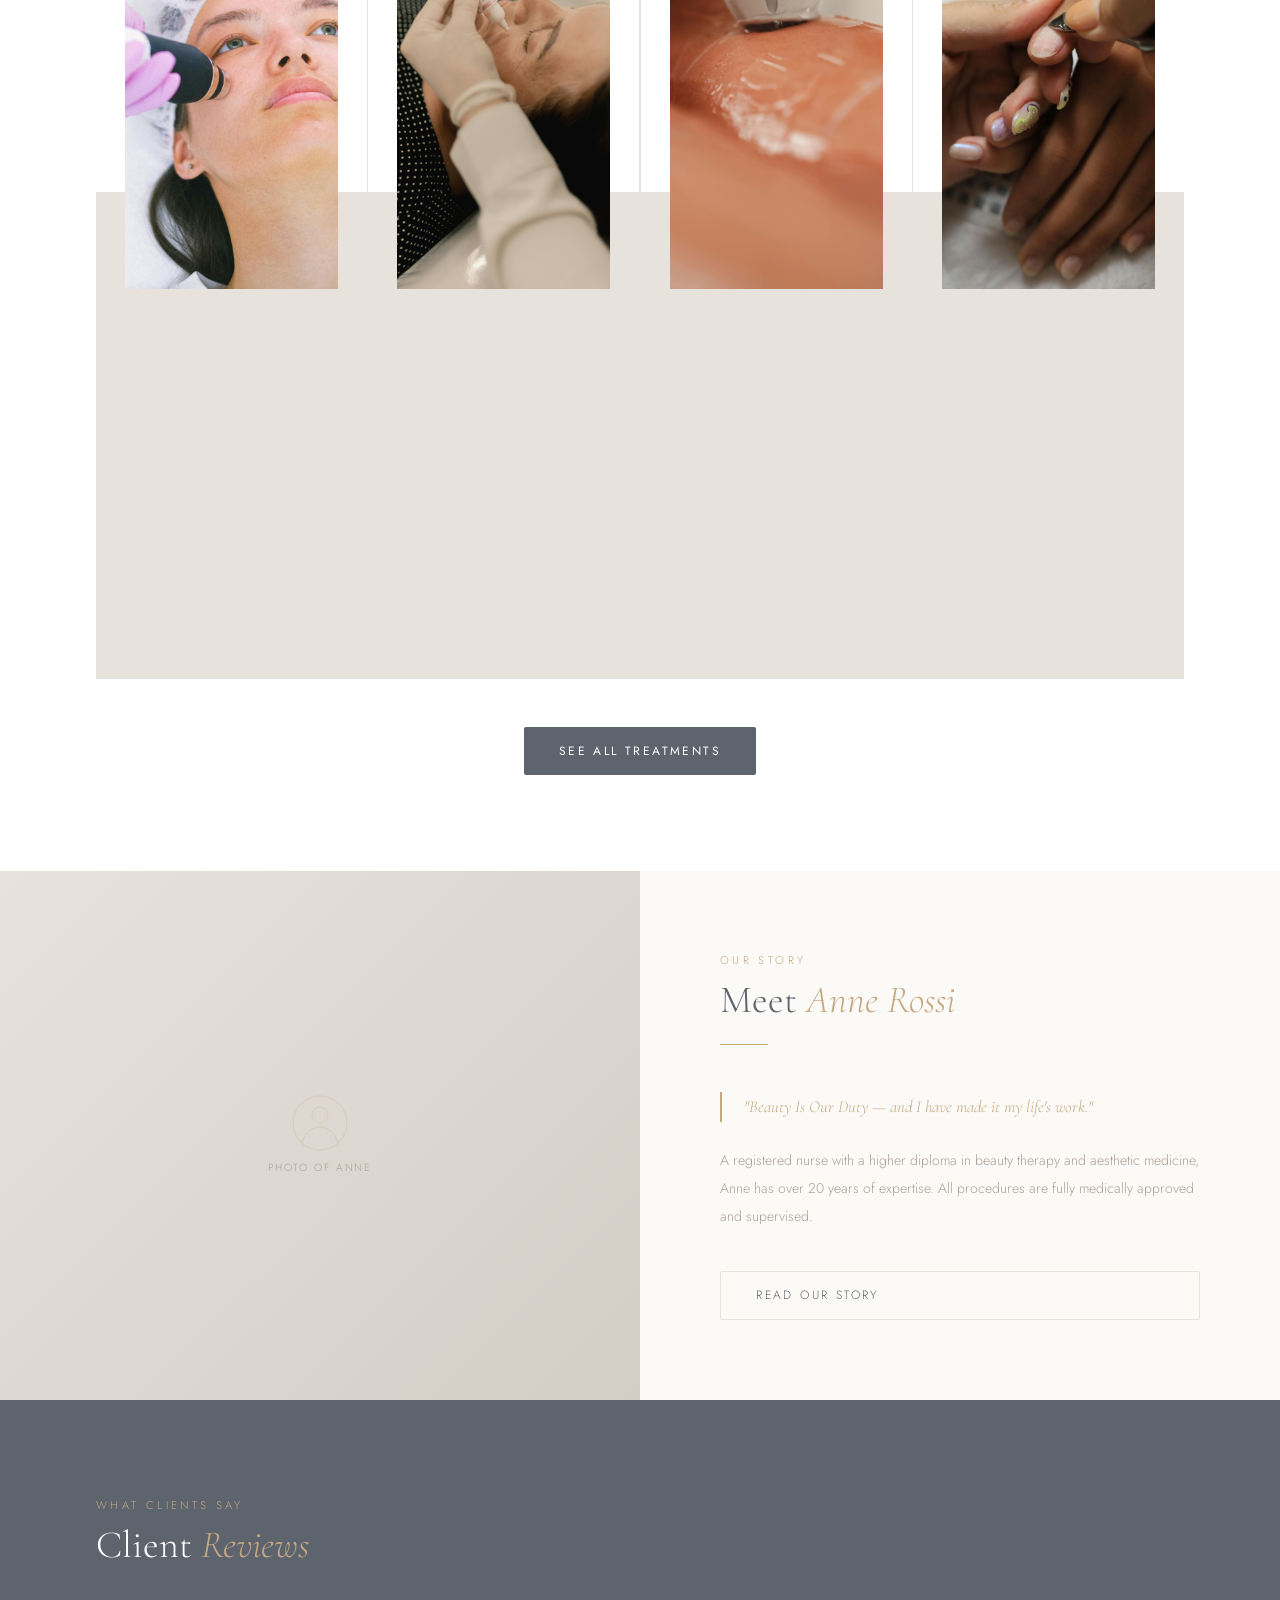
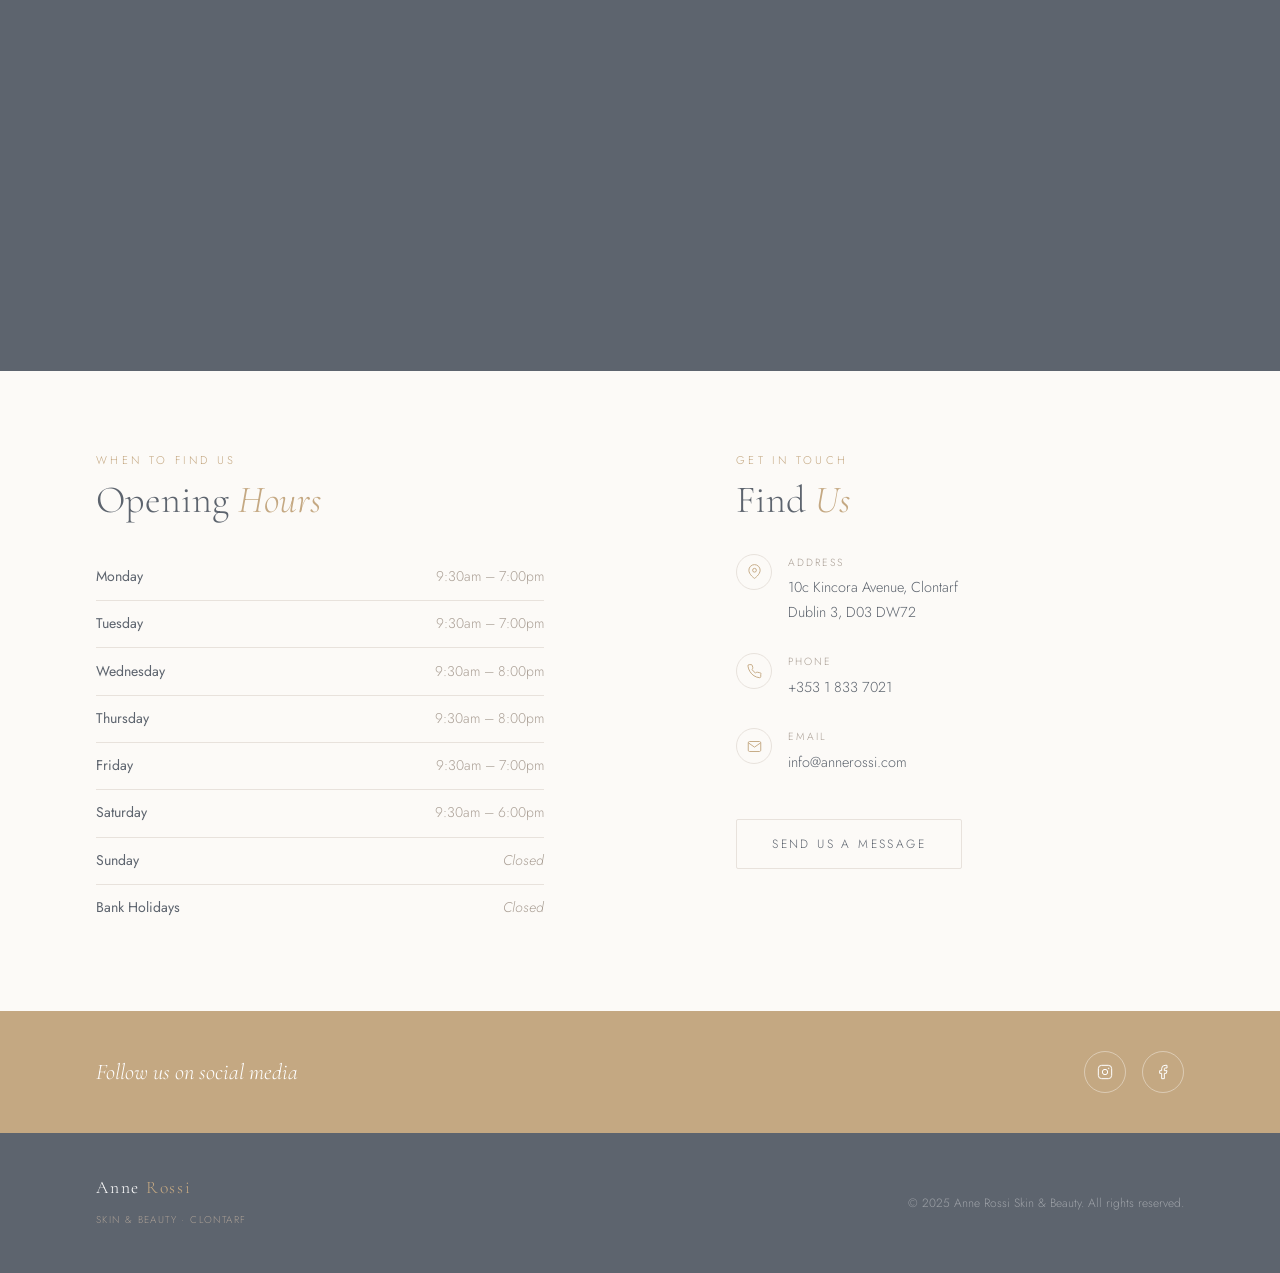
==== commit 25847d36: "Add files via upload" ====
--- a/index.html
+++ b/index.html
@@ -18,7 +18,7 @@
     .hero-actions { display:flex; gap:1rem; flex-wrap:wrap; }
     .hero-right { position:relative; overflow:hidden; }
     .hero-ph { width:100%; height:100%; min-height:600px; }
-    .hero-badge { position:absolute; bottom:2.5rem; left:-1rem; background:var(--white); padding:1.2rem 1.8rem; border-left:3px solid var(--accent2); box-shadow:0 8px 32px rgba(44,36,32,.08); }
+    .hero-badge { position:absolute; bottom:2.5rem; left:-1rem; background:var(--white); padding:1.2rem 1.8rem; border-left:3px solid var(--accent2); box-shadow:0 8px 32px rgba(93,100,110,.08); }
     .hero-badge strong { display:block; font-family:var(--serif); font-size:1.5rem; color:var(--dark); }
     .hero-badge span { font-size:.7rem; letter-spacing:.15em; text-transform:uppercase; color:var(--taupe); }
 
@@ -46,13 +46,13 @@
     /* REVIEWS */
     .reviews-section { padding:6rem; background:var(--dark); }
     .reviews-section .section-label { color:var(--accent2); }
-    .reviews-section .section-title { color:var(--cream); margin-top:.5rem; }
+    .reviews-section .section-title { color:var(--white); margin-top:.5rem; }
     .reviews-grid { display:grid; grid-template-columns:repeat(auto-fill,minmax(280px,1fr)); gap:1.5rem; margin-top:3rem; }
     .review-card { background:rgba(255,255,255,.04); border:1px solid rgba(255,255,255,.08); padding:2rem; border-radius:2px; transition:background .2s; }
     .review-card:hover { background:rgba(255,255,255,.07); }
     .stars { color:var(--accent2); margin-bottom:1rem; }
-    .review-text { font-family:var(--serif); font-size:1rem; font-style:italic; color:rgba(250,247,242,.75); line-height:1.75; margin-bottom:1.5rem; }
-    .reviewer-name { font-size:.85rem; color:var(--cream); }
+    .review-text { font-family:var(--serif); font-size:1rem; font-style:italic; color:rgba(252,250,247,.75); line-height:1.75; margin-bottom:1.5rem; }
+    .reviewer-name { font-size:.85rem; color:var(--white); }
     .reviewer-source { font-size:.7rem; color:var(--taupe); letter-spacing:.08em; }
 
     /* CONTACT STRIP */
@@ -101,7 +101,7 @@
   </div>
   <div class="hero-right">
     <div class="img-ph hero-ph" data-img="hero.jpg" data-alt="Anne Rossi Clinic">
-      <svg width="56" height="56" viewBox="0 0 56 56" fill="none"><circle cx="28" cy="28" r="27" stroke="#8c6e5a" stroke-width="1"/><path d="M18 38 C18 28 38 28 38 18" stroke="#8c6e5a" stroke-width="1" fill="none"/></svg>
+      <svg width="56" height="56" viewBox="0 0 56 56" fill="none"><circle cx="28" cy="28" r="27" stroke="#c4a882" stroke-width="1"/><path d="M18 38 C18 28 38 28 38 18" stroke="#c4a882" stroke-width="1" fill="none"/></svg>
       <span>Clinic photo</span>
     </div>
     <div class="hero-badge">
@@ -172,7 +172,7 @@
 <!-- ABOUT STRIP -->
 <section class="about-strip">
   <div class="img-ph about-img" data-img="anne.jpg" data-alt="Anne Rossi" data-img="anne.jpg" data-alt="Anne Rossi">
-    <svg width="56" height="56" viewBox="0 0 56 56" fill="none"><circle cx="28" cy="28" r="27" stroke="#8c6e5a" stroke-width="1"/><circle cx="28" cy="20" r="8" stroke="#8c6e5a" stroke-width="1"/><path d="M10 52C10 40.95 18.06 32 28 32s18 8.95 18 20" stroke="#8c6e5a" stroke-width="1"/></svg>
+    <svg width="56" height="56" viewBox="0 0 56 56" fill="none"><circle cx="28" cy="28" r="27" stroke="#c4a882" stroke-width="1"/><circle cx="28" cy="20" r="8" stroke="#c4a882" stroke-width="1"/><path d="M10 52C10 40.95 18.06 32 28 32s18 8.95 18 20" stroke="#c4a882" stroke-width="1"/></svg>
     <span>Photo of Anne</span>
   </div>
   <div class="about-content">
--- a/styles.css
+++ b/styles.css
@@ -1,59 +1,60 @@
 /* ── RESET & BASE ────────────────────────────────────── */
 *, *::before, *::after { box-sizing: border-box; margin: 0; padding: 0; }
 :root {
-  --cream:#faf7f2; --warm:#f0ebe1; --sand:#d9cfc0; --taupe:#b5a898;
-  --dark:#2c2420; --accent:#8c6e5a; --accent2:#c4a882; --white:#ffffff;
+  --cream:#FCFAF7; --warm:#FCFAF7; --sand:#e8e2dc; --taupe:#AA9F95;
+  --dark:#5D646E; --accent:#c4a882; --accent2:#c4a882; --white:#ffffff;
   --serif:'Cormorant Garamond',Georgia,serif; --sans:'Jost',sans-serif;
 }
 html { scroll-behavior: smooth; }
 body { background:var(--cream); color:var(--dark); font-family:var(--sans); font-weight:300; line-height:1.7; overflow-x:hidden; }
 
 /* NAV */
-nav { position:fixed; top:0; left:0; right:0; z-index:100; display:flex; align-items:center; justify-content:space-between; padding:1.3rem 4rem; background:rgba(250,247,242,.95); backdrop-filter:blur(12px); border-bottom:1px solid var(--sand); }
+nav { position:fixed; top:0; left:0; right:0; z-index:100; display:flex; align-items:center; justify-content:space-between; padding:1.3rem 4rem; background:rgba(252,250,247,.96); backdrop-filter:blur(12px); border-bottom:1px solid var(--sand); }
 .nav-logo { font-family:var(--serif); font-size:1.4rem; font-weight:400; letter-spacing:.12em; color:var(--dark); text-decoration:none; }
 .nav-logo span { color:var(--accent); }
 .nav-links { display:flex; gap:1.8rem; list-style:none; align-items:center; }
 .nav-links a { font-size:.75rem; letter-spacing:.16em; text-transform:uppercase; color:var(--dark); text-decoration:none; transition:color .2s; }
 .nav-links a:hover,.nav-links a.active { color:var(--accent); }
-.nav-book { background:var(--dark)!important; color:var(--cream)!important; padding:.48rem 1.2rem; border-radius:2px; }
-.nav-book:hover { background:var(--accent)!important; }
+.nav-book { background:var(--dark)!important; color:var(--white)!important; padding:.48rem 1.2rem; border-radius:2px; }
+.nav-book:hover { background:var(--accent)!important; color:var(--white)!important; }
 .hamburger { display:none; flex-direction:column; gap:5px; cursor:pointer; background:none; border:none; padding:4px; }
 .hamburger span { display:block; width:24px; height:1.5px; background:var(--dark); }
 
 /* PAGE HERO */
-.page-hero { padding:9rem 6rem 5rem; background:var(--warm); border-bottom:1px solid var(--sand); }
-.page-hero h1 { font-family:var(--serif); font-size:clamp(2.5rem,5vw,4.5rem); font-weight:300; line-height:1.08; color:var(--dark); margin-top:.6rem; }
+.page-hero { padding:9rem 6rem 5rem; background:var(--dark); border-bottom:1px solid rgba(255,255,255,.08); }
+.page-hero h1 { font-family:var(--serif); font-size:clamp(2.5rem,5vw,4.5rem); font-weight:300; line-height:1.08; color:var(--white); margin-top:.6rem; }
 .page-hero h1 em { font-style:italic; color:var(--accent); }
-.page-hero .hero-sub { margin-top:1.2rem; font-size:.92rem; color:var(--taupe); max-width:520px; line-height:1.9; }
+.page-hero .hero-sub { margin-top:1.2rem; font-size:.92rem; color:rgba(255,255,255,.6); max-width:520px; line-height:1.9; }
+.page-hero .section-label { color:var(--accent); }
 
 /* HELPERS */
 .section-label { font-size:.7rem; letter-spacing:.3em; text-transform:uppercase; color:var(--accent); display:block; }
 .section-title { font-family:var(--serif); font-size:clamp(1.8rem,3vw,2.8rem); font-weight:300; line-height:1.15; color:var(--dark); }
-.section-title em { font-style:italic; }
-.divider { width:48px; height:1px; background:var(--accent2); margin:1.4rem 0; }
-.btn-primary { display:inline-block; background:var(--dark); color:var(--cream); padding:.85rem 2.2rem; font-family:var(--sans); font-size:.75rem; letter-spacing:.2em; text-transform:uppercase; text-decoration:none; border-radius:2px; transition:background .25s; border:none; cursor:pointer; font-weight:400; }
-.btn-primary:hover { background:var(--accent); }
+.section-title em { font-style:italic; color:var(--accent); }
+.divider { width:48px; height:1px; background:var(--accent); margin:1.4rem 0; }
+.btn-primary { display:inline-block; background:var(--dark); color:var(--white); padding:.85rem 2.2rem; font-family:var(--sans); font-size:.75rem; letter-spacing:.2em; text-transform:uppercase; text-decoration:none; border-radius:2px; transition:background .25s; border:none; cursor:pointer; font-weight:400; }
+.btn-primary:hover { background:var(--accent); color:var(--white); }
 .btn-ghost { display:inline-block; color:var(--dark); padding:.85rem 2.2rem; font-family:var(--sans); font-size:.75rem; letter-spacing:.2em; text-transform:uppercase; text-decoration:none; border:1px solid var(--sand); border-radius:2px; transition:border-color .25s,color .25s; background:none; cursor:pointer; }
 .btn-ghost:hover { border-color:var(--accent); color:var(--accent); }
 
 /* SOCIAL BAR */
 .social-bar { background:var(--accent); padding:2.5rem 6rem; display:flex; align-items:center; justify-content:space-between; flex-wrap:wrap; gap:1.5rem; }
-.social-bar p { font-family:var(--serif); font-size:1.4rem; font-style:italic; color:var(--cream); }
+.social-bar p { font-family:var(--serif); font-size:1.4rem; font-style:italic; color:var(--white); }
 .social-links { display:flex; gap:1rem; }
-.social-link { display:flex; align-items:center; justify-content:center; width:42px; height:42px; border:1px solid rgba(255,255,255,.35); border-radius:50%; color:var(--cream); text-decoration:none; transition:background .2s; }
-.social-link:hover { background:rgba(255,255,255,.15); }
+.social-link { display:flex; align-items:center; justify-content:center; width:42px; height:42px; border:1px solid rgba(255,255,255,.4); border-radius:50%; color:var(--white); text-decoration:none; transition:background .2s; }
+.social-link:hover { background:rgba(255,255,255,.2); }
 .social-link svg { width:16px; height:16px; }
 
 /* FOOTER */
 footer { background:var(--dark); padding:2.5rem 6rem; display:flex; align-items:center; justify-content:space-between; flex-wrap:wrap; gap:1rem; }
-.footer-logo { font-family:var(--serif); font-size:1.1rem; color:var(--cream); letter-spacing:.1em; }
-.footer-logo span { color:var(--accent2); }
-footer p { font-size:.75rem; color:var(--taupe); }
-.footer-nav a { font-size:.72rem; color:var(--taupe); text-decoration:none; margin-left:1.5rem; }
-.footer-nav a:hover { color:var(--cream); }
+.footer-logo { font-family:var(--serif); font-size:1.1rem; color:var(--white); letter-spacing:.1em; }
+.footer-logo span { color:var(--accent); }
+footer p { font-size:.75rem; color:rgba(255,255,255,.4); }
+.footer-nav a { font-size:.72rem; color:rgba(255,255,255,.5); text-decoration:none; margin-left:1.5rem; transition:color .2s; }
+.footer-nav a:hover { color:var(--accent); }
 
 /* IMG PLACEHOLDER */
-.img-ph { background:linear-gradient(135deg,var(--warm),var(--sand) 60%,var(--taupe)); display:flex; flex-direction:column; align-items:center; justify-content:center; gap:.5rem; }
+.img-ph { background:linear-gradient(135deg,#e8e2dc,#d4cdc6); display:flex; flex-direction:column; align-items:center; justify-content:center; gap:.5rem; }
 .img-ph span { font-size:.65rem; letter-spacing:.18em; text-transform:uppercase; color:var(--taupe); }
 .img-ph svg { opacity:.3; }
 
